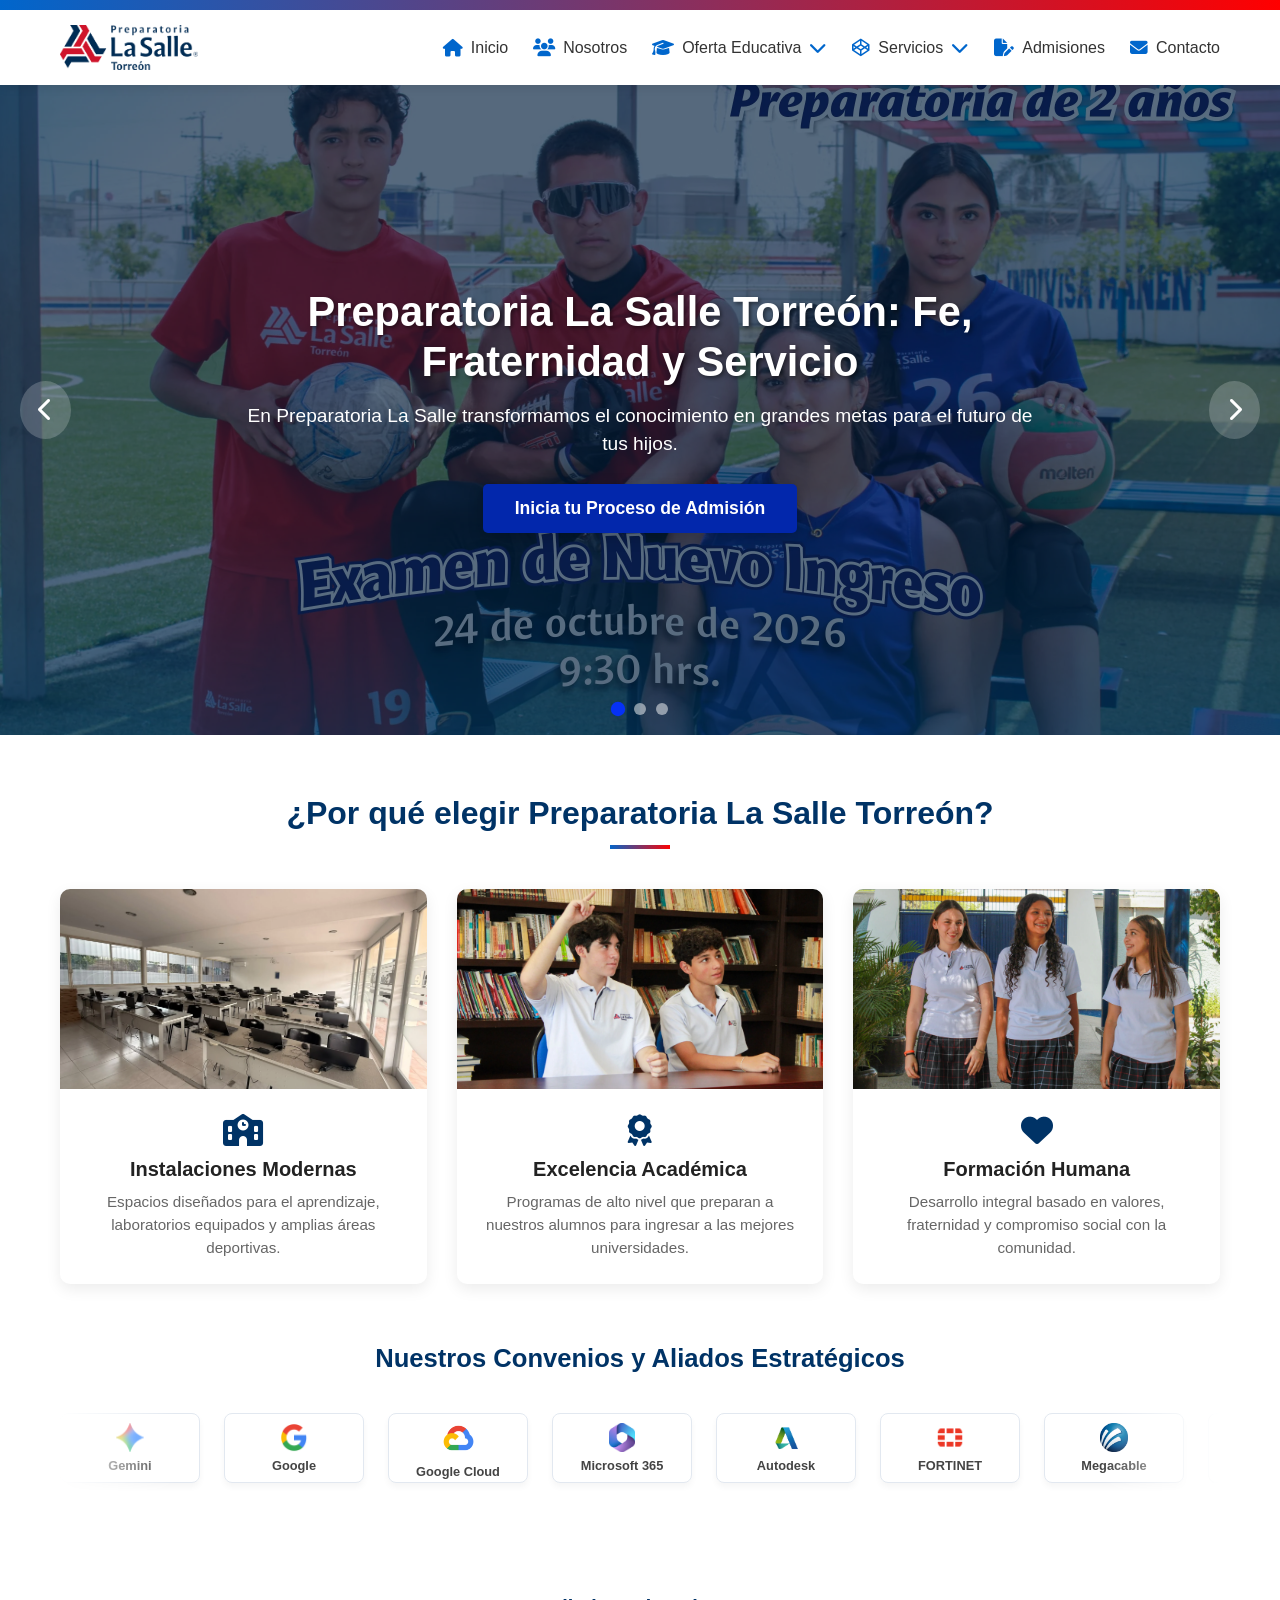
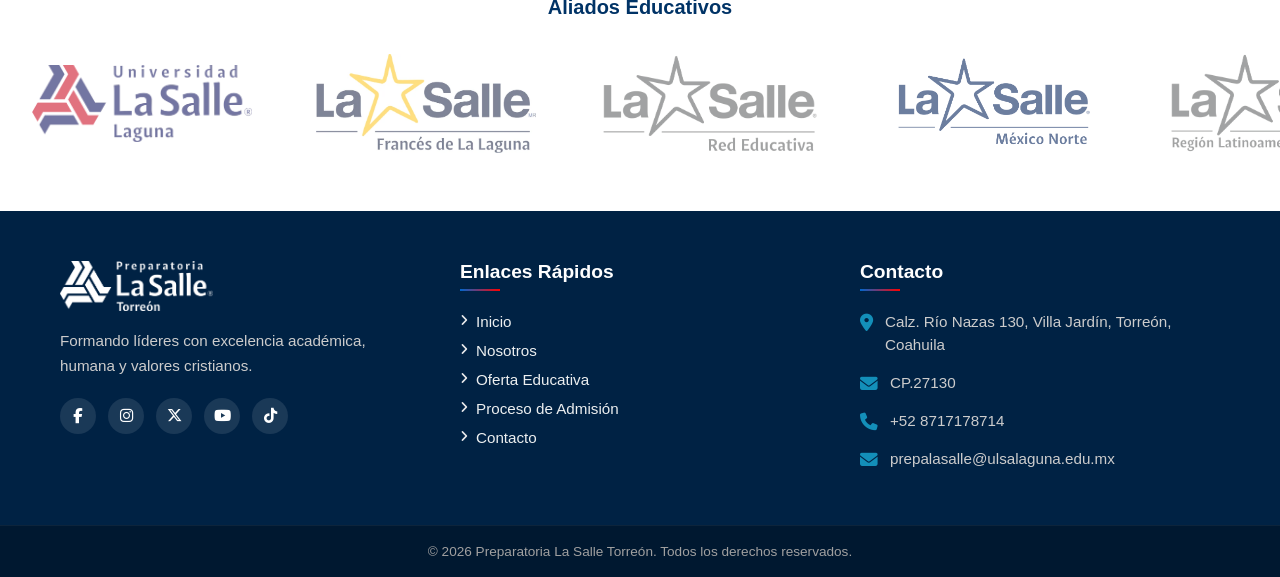
==== index.html @ 2bf60e4a "Modificacion en Practicas de SEO" ====
<!doctype html>
<html lang="es-MX">
  <head>
    <meta charset="UTF-8" />
    <meta name="viewport" content="width=device-width, initial-scale=1.0" />

    <!-- SEO Básico -->
    <title>Preparatoria La Salle Torreón | Bachillerato</title>
    <meta
      name="description"
      content="Descubre la Preparatoria La Salle Torreón: formación académica y humana, actividades deportivas, talleres y admisiones. Conoce nuestra propuesta educativa."
    />
    <meta
      name="keywords"
      content="Preparatoria La Salle Torreón, Bachillerato Torreón, Escuelas preparatorias La Laguna, Admisión Preparatoria La Salle"
    />

    <link rel="canonical" href="https://preparatoria.lasallelaguna.mx/" />
    <meta name="robots" content="index, follow, max-image-preview:large" />

    <!-- Open Graph / Redes Sociales -->
    <meta property="og:type" content="website" />
    <meta property="og:locale" content="es_MX" />
    <meta property="og:site_name" content="Preparatoria La Salle Torreón" />
    <meta
      property="og:title"
      content="Preparatoria La Salle Torreón | Bachillerato"
    />

    <meta
      property="og:description"
      content="Descubre nuestra propuesta educativa, formación humana, actividades y proceso de admisión."
    />
    <meta property="og:url" content="https://preparatoria.lasallelaguna.mx/" />
    <meta
      property="og:image"
      content="https://preparatoria.lasallelaguna.mx/Imagenes/og-prepa-la-salle-torreon.jpg"
    />
    <meta name="twitter:card" content="summary_large_image" />
    <meta
      name="google-site-verification"
      content="nthUvltzjCgj_BHIHYv4Gq5CX6C1nEGXDLDO5wZlq3s"
    />

    <!-- Datos Estructurados Schema.org (SEO Local & Educativo) -->

    <script type="application/ld+json">
      {
        "@context": "https://schema.org",
        "@type": "HighSchool",
        "@id": "https://preparatoria.lasallelaguna.mx/#school",
        "name": "Preparatoria La Salle Torreón",
        "url": "https://preparatoria.lasallelaguna.mx/",
        "description": "Preparatoria La Salle Torreón. Formación académica y humana basada en los valores de Fe, Fraternidad y Servicio.",
        "logo": "https://preparatoria.lasallelaguna.mx/icon.png",
        "image": "https://preparatoria.lasallelaguna.mx/Imagenes/og-prepa-la-salle-torreon.jpg",
        "telephone": "+528717178714",
        "email": "prepalasalle@ulsalaguna.edu.mx",
        "address": {
          "@type": "PostalAddress",
          "streetAddress": "Calz. Río Nazas 130, Villa Jardín",
          "addressLocality": "Torreón",
          "addressRegion": "Coahuila",
          "postalCode": "27130",
          "addressCountry": "MX"
        },
        "sameAs": [
          "https://www.facebook.com/prepalasalletorreon/?locale=es_LA",
          "https://www.instagram.com/lasalletorreon/?hl=es",
          "https://x.com/lasalletorreon",
          "https://www.youtube.com/channel/UCBCN8pHdNe1ohbgAhKSn97g",
          "https://www.tiktok.com/@lasalletorreon"
        ]
      }
    </script>

    <!-- Optimización de Rendimiento -->
    <link
      rel="preload"
      as="image"
      href="./Imagenes/portada-sw-plsex.webp"
      fetchpriority="high"
    />
    <link
      rel="stylesheet"
      href="https://cdnjs.cloudflare.com/ajax/libs/font-awesome/6.5.1/css/all.min.css"
    />
    <link rel="icon" href="./icon.png" type="image/png" sizes="32x32" />
    <link rel="stylesheet" href="./styles.css" />
    <link rel="stylesheet" href="./navbar.css" />
    <link rel="stylesheet" href="./footer.css" />
  </head>
  <body>
    <header id="main-header"></header>
    <main>
      <!-- SECCIÓN SLIDER / SLIDER HERO -->
      <section class="slider-container" aria-label="Destacados">
        <!-- Diapositiva 1 (Contiene el H1 Único de la Página) -->
        <div class="slide active">
          <img
            src="./Imagenes/portada-sw-plsex.webp"
            alt="Campus e instalaciones de Preparatoria La Salle Torreón"
          />
          <div class="hero-overlay">
            <div class="hero-content">
              <h1>Preparatoria La Salle Torreón: Fe, Fraternidad y Servicio</h1>
              <p>
                En Preparatoria La Salle transformamos el conocimiento en
                grandes metas para el futuro de tus hijos.
              </p>
              <a href="./admisiones.html" class="btn-hero"
                >Inicia tu Proceso de Admisión</a
              >
            </div>
          </div>
        </div>

        <!-- Diapositiva 2 -->
        <div class="slide">
          <img
            src="./Imagenes/portada-sw-pls360.webp"
            alt="Estudiantes de Preparatoria La Salle Torreón participando en actividades de innovación"
          />
          <div class="hero-overlay">
            <div class="hero-content">
              <h2>Excelencia Académica y Humana en Torreón</h2>
              <p>
                Formamos líderes innovadores con valores sólidos e impulso
                transformador.
              </p>
              <a href="./oferta.html" class="btn-hero"
                >Conoce la Oferta Educativa</a
              >
            </div>
          </div>
        </div>

        <!-- Diapositiva 3 -->
        <div class="slide">
          <img
            src="./Imagenes/FOTO 8_1.webp"
            alt="Comunidad estudiantil Lasallista en La Laguna"
          />
          <div class="hero-overlay">
            <div class="hero-content">
              <h2>Comunidad y Vida Estudiantil Lasallista</h2>
              <p>
                Forma parte de una familia global con presencia en más de 80
                países.
              </p>
              <a href="./vida-estudiantil.html" class="btn-hero"
                >Descubre la Experiencia</a
              >
            </div>
          </div>
        </div>

        <!-- Flechas de navegación -->
        <button class="slider-btn prev-btn" aria-label="Diapositiva anterior">
          <i class="fa-solid fa-chevron-left" aria-hidden="true"></i>
        </button>
        <button class="slider-btn next-btn" aria-label="Siguiente diapositiva">
          <i class="fa-solid fa-chevron-right" aria-hidden="true"></i>
        </button>

        <!-- Indicadores -->
        <div class="slider-dots">
          <span class="dot active"></span>
          <span class="dot"></span>
          <span class="dot"></span>
        </div>
      </section>

      <!-- SECCIÓN DE INFORMACIÓN -->
      <section class="beneficios">
        <h2 class="beneficios-titulo">
          ¿Por qué elegir Preparatoria La Salle Torreón?
        </h2>

        <div class="beneficios-images">
          <div class="beneficio-card">
            <img
              src="./Imagenes/8.webp"
              alt="Laboratorios e instalaciones modernas de la preparatoria"
            />
            <div class="beneficio-info">
              <i class="fa-solid fa-school" aria-hidden="true"></i>
              <h3>Instalaciones Modernas</h3>
              <p>
                Espacios diseñados para el aprendizaje, laboratorios equipados y
                amplias áreas deportivas.
              </p>
            </div>
          </div>

          <div class="beneficio-card">
            <img
              src="./Imagenes/IMG_0905_1.webp"
              alt="Estudiantes de Preparatoria La Salle Torreón participando en actividades académicas"
            />
            <div class="beneficio-info">
              <i class="fa-solid fa-award" aria-hidden="true"></i>
              <h3>Excelencia Académica</h3>
              <p>
                Programas de alto nivel que preparan a nuestros alumnos para
                ingresar a las mejores universidades.
              </p>
            </div>
          </div>

          <div class="beneficio-card">
            <img
              src="./Imagenes/IMG_1085.webp"
              alt="Actividades de formación humana y valores"
            />
            <div class="beneficio-info">
              <i class="fa-solid fa-heart" aria-hidden="true"></i>
              <h3>Formación Humana</h3>
              <p>
                Desarrollo integral basado en valores, fraternidad y compromiso
                social con la comunidad.
              </p>
            </div>
          </div>
        </div>
      </section>

      <section class="noticias">
        <h2 class="carousel-titulo">
          Nuestros Convenios y Aliados Estratégicos
        </h2>
        <div class="carousel">
          <div class="grupo">
            <div class="card">
              <img src="./icons/Googlegemini.webp" alt="Convenio Gemini" />
              <span>Gemini</span>
            </div>
            <div class="card">
              <img
                src="./icons/Google.webp"
                alt="Convenio Google for Education"
              />
              <span>Google</span>
            </div>
            <div class="card">
              <img
                src="./icons/Googleskills.webp"
                alt="Certificación Google Cloud"
                style="width: 75px; height: auto"
              />
              <span>Google Cloud</span>
            </div>
            <div class="card">
              <img
                src="./icons/microsoft365.webp"
                alt="Herramientas Microsoft 365"
              />
              <span>Microsoft 365</span>
            </div>
            <div class="card">
              <img src="./icons/Autodesk.webp" alt="Licencias Autodesk" />
              <span>Autodesk</span>
            </div>
            <div class="card">
              <img src="./icons/Fortinet.webp" alt="Redes Fortinet" />
              <span>FORTINET</span>
            </div>
            <div class="card">
              <img src="./icons/MEGAicon.webp" alt="Megacable" />
              <span>Megacable</span>
            </div>
            <div class="card">
              <img
                src="./icons/Googleskills.webp"
                alt="Google Skills Boost"
                style="width: 75px; height: auto"
              />
              <span>Google Skills</span>
            </div>
          </div>
          <!-- Duplicado decorativo para el loop infinito -->
          <div aria-hidden="true" class="grupo">
            <div class="card">
              <img src="./icons/Googlegemini.webp" alt="" />
              <span>Gemini</span>
            </div>
            <div class="card">
              <img src="./icons/Google.webp" alt="" />
              <span>Google</span>
            </div>
            <div class="card">
              <img
                src="./icons/Googleskills.webp"
                alt=""
                style="width: 75px; height: auto"
              />
              <span>Google Cloud</span>
            </div>
            <div class="card">
              <img src="./icons/microsoft365.webp" alt="" />
              <span>Microsoft 365</span>
            </div>
            <div class="card">
              <img src="./icons/Autodesk.webp" alt="" />
              <span>Autodesk</span>
            </div>
            <div class="card">
              <img src="./icons/Fortinet.webp" alt="" />
              <span>FORTINET</span>
            </div>
            <div class="card">
              <img src="./icons/MEGAicon.webp" alt="" />
              <span>Megacable</span>
            </div>
            <div class="card">
              <img src="./icons/Googleskills.webp" alt="" />
              <span>Google Skills</span>
            </div>
          </div>
        </div>
      </section>
    </main>

    <section
      class="universidades"
      aria-label="Universidades y Aliados Educativos"
    >
      <h2 class="universidades__titulo">Aliados Educativos</h2>

      <div class="marquee">
        <ul class="marquee__track">
          <li class="marquee__logo">
            <img
              src="./icons/Logotipo_Universidad_La_Salle_Laguna2.webp"
              alt="Universidad La Salle Laguna"
            />
          </li>
          <li class="marquee__logo">
            <img
              src="./icons/logo ifls.webp"
              alt="Instituto Francisco La Salle"
            />
          </li>
          <li class="marquee__logo">
            <img
              src="./icons/logo red educativa.webp"
              alt="Red Educativa La Salle"
            />
          </li>
          <li class="marquee__logo">
            <img
              src="./icons/logo salle norte.webp"
              alt="La Salle Distrito Norte"
            />
          </li>
          <li class="marquee__logo">
            <img
              src="./icons/la salle latinoamerica.webp"
              alt="La Salle América Latina"
            />
          </li>

          <!-- Duplicado de loop -->
          <li class="marquee__logo" aria-hidden="true">
            <img
              src="./icons/Logotipo_Universidad_La_Salle_Laguna2.webp"
              alt=""
            />
          </li>
          <li class="marquee__logo" aria-hidden="true">
            <img src="./icons/logo ifls.webp" alt="" />
          </li>
          <li class="marquee__logo" aria-hidden="true">
            <img src="./icons/logo red educativa.webp" alt="" />
          </li>
          <li class="marquee__logo" aria-hidden="true">
            <img src="./icons/logo salle norte.webp" alt="" />
          </li>
          <li class="marquee__logo" aria-hidden="true">
            <img src="./icons/la salle latinoamerica.webp" alt="" />
          </li>
        </ul>
      </div>
    </section>

    <footer id="main-footer"></footer>

    <script src="navbar.js"></script>
    <script src="footer.js"></script>
    <script src="script.js"></script>
  </body>
</html>
---- styles.css ----
* {
  margin: 0;
  padding: 0;
  box-sizing: border-box;
  font-family: "Segoe UI", Tahoma, Geneva, Verdana, sans-serif;
}

/* =======================================
   ESTILOS DEL SLIDER (HERO)
======================================= */
.slider-container {
  position: relative;
  width: 100%;
  margin: 0 auto;
  aspect-ratio: 2560 / 1300;
  overflow: hidden;
  background-color: #001e3c;
}

.slide {
  position: absolute;
  top: 0;
  left: 0;
  width: 100%;
  height: 100%;
  opacity: 0;
  pointer-events: none;
  transition: opacity 0.8s ease-in-out;
}

.slide.active {
  opacity: 1;
  pointer-events: auto;
}

.slide img {
  width: 100%;
  height: 100%;
  object-fit: cover;
  object-position: center center;
}

@media (max-width: 768px) {
  .slider-container {
    aspect-ratio: auto;
    height: calc(100vh - 100px);
    max-height: none;
  }
}

/* Superposición oscura */
.hero-overlay {
  position: absolute;
  top: 0;
  left: 0;
  width: 100%;
  height: 100%;
  background-color: rgba(0, 30, 60, 0.65);
  display: flex;
  justify-content: center;
  align-items: center;
  text-align: center;
  padding: 0 20px;
}

.hero-content {
  max-width: 800px;
  color: #ffffff;
}

.hero-content h1 {
  font-size: clamp(
    1.8rem,
    4vw,
    2.6rem
  ); /* Se adapta dinámicamente según la pantalla */
  font-weight: 700;
  margin-bottom: 15px;
  line-height: 1.2;
  text-shadow: 2px 2px 4px rgba(0, 0, 0, 0.5);
}

.hero-content p {
  font-size: clamp(1rem, 2vw, 1.2rem);
  margin-bottom: 25px;
  font-weight: 300;
  line-height: 1.5;
}

/* Botón de la frase */
.btn-hero {
  display: inline-block;
  padding: 14px 32px;
  background-color: #0227ac;
  color: #ffffff;
  text-decoration: none;
  font-size: 1.1rem;
  font-weight: 600;
  border-radius: 5px;
  transition:
    background-color 0.3s ease,
    transform 0.2s ease;
  box-shadow: 0 4px 15px rgba(0, 0, 0, 0.2);
}

.btn-hero:hover {
  background-color: #02316e;
  transform: translateY(-3px);
  cursor: pointer;
}

/* Flechas izquierda / derecha */
.slider-btn {
  position: absolute;
  top: 50%;
  transform: translateY(-50%);
  background-color: rgba(255, 255, 255, 0.2);
  color: white;
  border: none;
  font-size: 1.5rem;
  padding: 15px 18px;
  cursor: pointer;
  border-radius: 50%;
  transition: background-color 0.3s ease;
  z-index: 10;
}

.slider-btn:hover {
  background-color: rgba(255, 255, 255, 0.6);
  color: #000;
}

.prev-btn {
  left: 20px;
}
.next-btn {
  right: 20px;
}

/* Indicadores de puntos */
.slider-dots {
  position: absolute;
  bottom: 20px;
  left: 50%;
  transform: translateX(-50%);
  display: flex;
  gap: 10px;
  z-index: 10;
}

.dot {
  width: 12px;
  height: 12px;
  background-color: rgba(255, 255, 255, 0.5);
  border-radius: 50%;
  cursor: pointer;
  transition:
    background-color 0.3s ease,
    transform 0.2s ease;
}

.dot.active,
.dot:hover {
  background-color: #0631f5;
  transform: scale(1.2);
}

/* =======================================
   SECCIÓN BENEFICIOS
======================================= */
.beneficios {
  max-width: 1200px;
  margin: 60px auto;
  padding: 0 20px;
}

.beneficios-titulo {
  text-align: center;
  font-size: 2rem;
  color: #003366; /* Azul institucional */
  margin-bottom: 40px;
  position: relative;
}

.beneficios-titulo::after {
  content: "";
  display: block;
  width: 60px;
  height: 3px;
  border-bottom: 4px solid transparent;
  border-image: linear-gradient(to right, #0066cc, #ff0000) 1;
  margin: 10px auto 0;
  border-radius: 2px;
}

/* Grilla con las 3 imágenes lado a lado */
.beneficios-images {
  display: flex;
  justify-content: space-between;
  gap: 30px;
  flex-wrap: wrap; /* Para adaptarse a pantallas pequeñas */
}

.beneficio-card {
  flex: 1;
  min-width: 280px; /* Ancho mínimo antes de acomodarse abajo en móviles */
  background-color: #ffffff;
  border-radius: 10px;
  overflow: hidden;
  box-shadow: 0 5px 15px rgba(0, 0, 0, 0.08);
  transition:
    transform 0.3s ease,
    box-shadow 0.3s ease;
  animation: fadeInUp 0.9s ease-out forwards;
  opacity: 0;
}

.beneficio-card:hover {
  transform: translateY(-8px);
  scale: 1.01;
  box-shadow: 0 12px 20px rgba(0, 0, 0, 0.15);
}

.beneficio-card img {
  width: 100%;
  height: 200px;
  object-fit: cover;
  display: block;
}

.beneficio-info {
  padding: 25px 20px;
  text-align: center;
}

.beneficio-info i {
  font-size: 2rem;
  color: #003366;
  margin-bottom: 12px;
}

.beneficio-info h3 {
  font-size: 1.25rem;
  color: #222222;
  margin-bottom: 10px;
}

.beneficio-info p {
  font-size: 0.95rem;
  color: #666666;
  line-height: 1.5;
}
.beneficio-card:nth-child(1) {
  animation-delay: 0.5s;
}

.beneficio-card:nth-child(2) {
  animation-delay: 0.5s;
}

.beneficio-card:nth-child(3) {
  animation-delay: 0.8s;
}

@keyframes fadeInUp {
  from {
    opacity: 0;
    transform: translateY(30px);
  }
  to {
    opacity: 1;
    transform: translateY(0);
  }
}

/* =======================================
   CARRUSEL INFINITO DE MARCAS / CONVENIOS
======================================= */
.noticias {
  max-width: 1200px;
  margin: 50px auto;
  padding: 0 20px;
}

.carousel-titulo {
  text-align: center;
  font-size: 1.6rem;
  color: #003366;
  margin-bottom: 25px;
}

.carousel {
  width: 100%;
  display: flex;
  overflow: hidden; /* Oculta las barras de desplazamiento */
  position: relative;
  padding: 15px 0;
  /* Difuminado sutil en las esquinas izquierda y derecha */
  mask-image: linear-gradient(
    to right,
    transparent,
    black 10%,
    black 90%,
    transparent
  );
  -webkit-mask-image: linear-gradient(
    to right,
    transparent,
    black 10%,
    black 90%,
    transparent
  );
}

.grupo {
  display: flex;
  align-items: center;
  gap: 1.5em;
  padding-right: 1.5em; /* Asegura espacio constante entre los dos grupos */
  flex-shrink: 0;
  animation: scrollInfinito 18s linear infinite; /* Animación fluida */
}

/* Detiene la animación cuando el usuario pasa el mouse encima */
.carousel:hover .grupo {
  animation-play-state: paused;
}

.carousel .grupo .card {
  width: 140px;
  height: 70px;
  background: #ffffff;
  border: 1px solid #e2e8f0;
  border-radius: 8px;
  display: flex;
  flex-direction: column;
  justify-content: center;
  align-items: center;
  gap: 6px;
  box-shadow: 0 4px 6px rgba(0, 0, 0, 0.04);
  transition:
    transform 0.2s ease,
    border-color 0.2s ease;
}
.carousel .grupo .card img {
  width: 1.8rem;
  height: 1.8rem;
  object-fit: contain; /* útil para el logo de Megacable u otros que no sean cuadrados */
}
.carousel .grupo .card:hover {
  transform: translateY(-3px);
  border-color: #003366;
}

.carousel .grupo .card i {
  font-size: 1.8rem;
  color: #003366; /* Color del icono */
}

.carousel .grupo .card span {
  font-size: 0.8rem;
  font-weight: 600;
  color: #444444;
}

/* Clave del movimiento infinito continuo */
@keyframes scrollInfinito {
  0% {
    transform: translateX(0);
  }
  100% {
    transform: translateX(-100%);
  }
}

.universidades {
  background: #fff;
  padding: 48px 0;
  text-align: center;
  min-width: 0;
  max-width: 100%;
  overflow: hidden;
}

.universidades__titulo {
  color: #003366;
  font-size: 1.25rem;
  margin-bottom: 24px;
}
.marquee {
  width: 100%;
  overflow: hidden;
}
.marquee__track {
  display: flex;
  width: max-content;
  margin: 0;
  padding: 0;
  list-style: none;
  animation: marquee-derecha 40s linear infinite;
}

.marquee__logo {
  flex: 0 0 auto;
  width: 220px;
  height: 120px;
  margin: 0 32px; /* margin en vez de gap: el -50% queda exacto */
  display: flex;
  align-items: center;
  justify-content: center;
}

.marquee__logo img {
  width: 100%;
  height: 100%;
  object-fit: contain;
  opacity: 0.6;
  transition: opacity 0.3s;
}

/* Dirección contraria al carrusel de arriba */
@keyframes marquee-derecha {
  from {
    transform: translateX(-50%);
  }
  to {
    transform: translateX(0);
  }
}

/* Accesibilidad: sin movimiento si el usuario lo pide 
@media (prefers-reduced-motion: reduce) {
  .marquee__track { animation: none; }
}*/
---- navbar.css ----
* {
  margin: 0;
  padding: 0;
  box-sizing: border-box;
  font-family: "Segoe UI", Tahoma, Geneva, Verdana, sans-serif;
}
header {
  background-color: #ffffff;
  box-shadow: 0 2px 10px rgba(0, 0, 0, 0.1);
  position: sticky;
  top: 0;
  z-index: 1000;
}

.navbar {
  display: flex;
  justify-content: space-between;
  align-items: center;
  max-width: 1200px;
  margin: 0 auto;
  padding: 15px 20px;
}

.navbar .logo img,
.nav-logo-img {
  height: 45px;
  width: auto;
  display: block;
}
/* Botón hamburguesa (oculto por defecto en escritorio) */
.menu-toggle {
  display: none;
  background: none;
  border: none;
  font-size: 1.8rem;
  color: #0066cc;
  cursor: pointer;
}

.nav-links {
  display: flex;
  list-style: none;
  gap: 25px;
}

.nav-links li a {
  text-decoration: none;
  color: #333333;
  font-size: 1rem;
  font-weight: 500;
  display: flex;
  align-items: center;
  gap: 8px;
  transition: color 0.3s ease;
}

/* Nota: Corregido selector (.nav-links en lugar de .nav-link) */
.nav-links li a i {
  font-size: 1.1rem;
  color: #0066cc;
  transition:
    transform 0.3s ease,
    color 0.3s ease;
}

.nav-links li a:hover {
  color: #0066cc;
}

.nav-links li a:hover i {
  transform: translateY(-2px);
}

.line-top {
  height: 10px;
  background: linear-gradient(to right, #0066cc, #ff0000);
  width: 100%;
}

/* --- ESTILOS DE BASE PARA SUBMENÚS --- */
.nav-links li {
  position: relative; /* Esencial para posicionar los submenús */
}

/* Ocultar submenús por defecto */
.submenu,
.submenu-sub {
  position: absolute;
  top: 100%;
  left: 0;
  background-color: #ffffff;
  min-width: 200px;
  list-style: none;
  padding: 0.5rem 0;
  margin: 0;
  border-radius: 8px;
  box-shadow: 0 10px 25px rgba(0, 0, 0, 0.15);
  border-top: 4px solid transparent;
  border-image: linear-gradient(to right, #0066cc, #ff0000) 1;
  /* Estado inicial oculto con animación suave */
  opacity: 0;
  visibility: hidden;
  transform: translateY(10px);
  transition:
    opacity 0.3s ease,
    transform 0.3s ease,
    visibility 0.3s;
  z-index: 100;
}

/* Submenú de segundo nivel (Portales -> Docentes/Estudiantes) */
.submenu-sub {
  top: 0;
  left: 100%; /* Se despliega hacia la derecha */
  border-top: none;
  border-left: 3px solid var(--gold-lasalle, #a98d2f);
}

/* --- MOSTRAR SUBMENÚS EN HOVER --- */
.dropdown:hover > .submenu,
.dropdown-sub:hover > .submenu-sub {
  opacity: 1;
  visibility: visible;
  transform: translateY(0);
}

/* Estilos de los enlaces de los submenús */
.submenu li a,
.submenu-sub li a {
  display: flex;
  align-items: center;
  justify-content: space-between;
  gap: 0.8rem;
  padding: 0.7rem 1.2rem;
  color: #333333;
  font-size: 0.95rem;
  text-decoration: none;
  white-space: nowrap;
  transition:
    background 0.2s ease,
    color 0.2s ease;
}

/* Hover en los ítems de los submenús */
.submenu li a:hover,
.submenu-sub li a:hover {
  background-color: rgba(2, 51, 101, 0.06);
  color: var(--blue-lasalle, #023365);
}

/* Flechas de indicación */
.arrow {
  font-size: 0.75rem;
  transition: transform 0.3s ease;
}

.dropdown:hover > a .arrow {
  transform: rotate(180deg); /* Gira la flecha hacia arriba al abrir */
}


/* =======================================
   ADAPTACIÓN RESPONSIVA (MÓVILES)
======================================= */
@media (max-width: 768px) {
  .menu-toggle {
    display: block; /* Muestra la hamburguesa en celulares */
  }

  .nav-links {
    position: absolute;
    top: 100%; /* Se coloca justo debajo del header */
    left: 0;
    width: 100%;
    background-color: #ffffff;
    flex-direction: column;
    gap: 0;
    box-shadow: 0 5px 10px rgba(0, 0, 0, 0.1);
    max-height: 0; /* Oculto inicialmente */
    overflow: hidden;
    transition:
      max-height 0.3s ease-in-out,
      padding 0.3s ease;
  }

  /* Clase activa que despliega el menú cuando das clic */
  .nav-links.show {
    max-height: 350px;
    padding: 10px 0;
  }
  .nav-links li {
    width: 100%;
  }

  .nav-links li a {
    padding: 15px 25px;
    width: 100%;
    border-bottom: 1px solid #f0f0f0;
  }

  .nav-links li:last-child a {
    border-bottom: none;
  }
}
---- footer.css ----
/* =======================================
   REGLAS GENERALES PARA "STICKY FOOTER"
======================================= */
html,
body {
  margin: 0;
  padding: 0;
}

body {
  display: flex;
  flex-direction: column;
  min-height: 100vh;
}

main {
  flex: 1;
  width: 100%;
}

/* =======================================
   ESTILOS DEL FOOTER
======================================= */
footer {
  background-color: #002244; /* Azul marino institucional oscuro */
  color: #e0e0e0;
  padding-top: 50px;
  margin-top: auto; /* IMPORTANTE: Empuja el footer al fondo en pantallas vacías */
  font-size: 0.95rem;
  width: 100%;
}

.footer-content {
  max-width: 1200px;
  margin: 0 auto;
  padding: 0 20px 40px 20px;
  display: flex;
  justify-content: space-between;
  flex-wrap: wrap;
  gap: 40px;
}

.footer-section {
  flex: 1;
  min-width: 250px;
}

.footer-section h3 {
  color: #ffffff;
  font-size: 1.2rem;
  margin-bottom: 20px;
  position: relative;
  padding-bottom: 8px;
}

/* Línea dorada bajo los títulos */
.footer-section h3::after {
  content: "";
  position: absolute;
  left: 0;
  bottom: 0;
  width: 40px;
  height: 2px;
  background: linear-gradient(to right, #0066cc, #ff0000);
}

/* Columna Identidad */
.footer-logo {
  height: 50px;
  margin-bottom: 15px;
  filter: brightness(0) invert(1); /* Convierte el logo a blanco si tiene fondo transparente */
}

.footer-section.about p {
  line-height: 1.6;
  margin-bottom: 20px;
  color: #cccccc;
}

.socials {
  display: flex;
  gap: 12px;
}

.socials a {
  display: flex;
  justify-content: center;
  align-items: center;
  width: 36px;
  height: 36px;
  background-color: rgba(255, 255, 255, 0.1);
  color: #ffffff;
  border-radius: 50%;
  text-decoration: none;
  transition:
    background-color 0.3s ease,
    transform 0.2s ease;
}

.socials a:hover {
  background: linear-gradient(to right, #0066cc, #ff0000);
  transform: translateY(-3px);
}

/* Columna Enlaces */
.footer-section.links ul {
  list-style: none;
  padding: 0;
  margin: 0;
}

.footer-section.links ul li {
  margin-bottom: 10px;
}

.footer-section.links ul li a {
  color: #eceff0;
  text-decoration: none;
  display: inline-flex;
  align-items: center;
  gap: 8px;
  transition:
    color 0.3s ease,
    transform 0.2s ease;
}

.footer-section.links ul li a i {
  font-size: 0.8rem;
  color: #e9eaec;
}

.footer-section.links ul li a:hover {
  color: #c0c4d5;
  transform: translateX(5px);
}

/* Columna Contacto */
.footer-section.contact p {
  display: flex;
  align-items: flex-start;
  gap: 12px;
  margin-bottom: 15px;
  line-height: 1.5;
  color: #cccccc;
}

.footer-section.contact p i {
  color: #138fb9;
  font-size: 1.1rem;
  margin-top: 3px;
}

/* Sub-footer inferior */
.footer-bottom {
  background-color: #001830;
  text-align: center;
  padding: 18px 20px;
  font-size: 0.85rem;
  color: #a0a0a0;
  border-top: 1px solid rgba(255, 255, 255, 0.05);
}
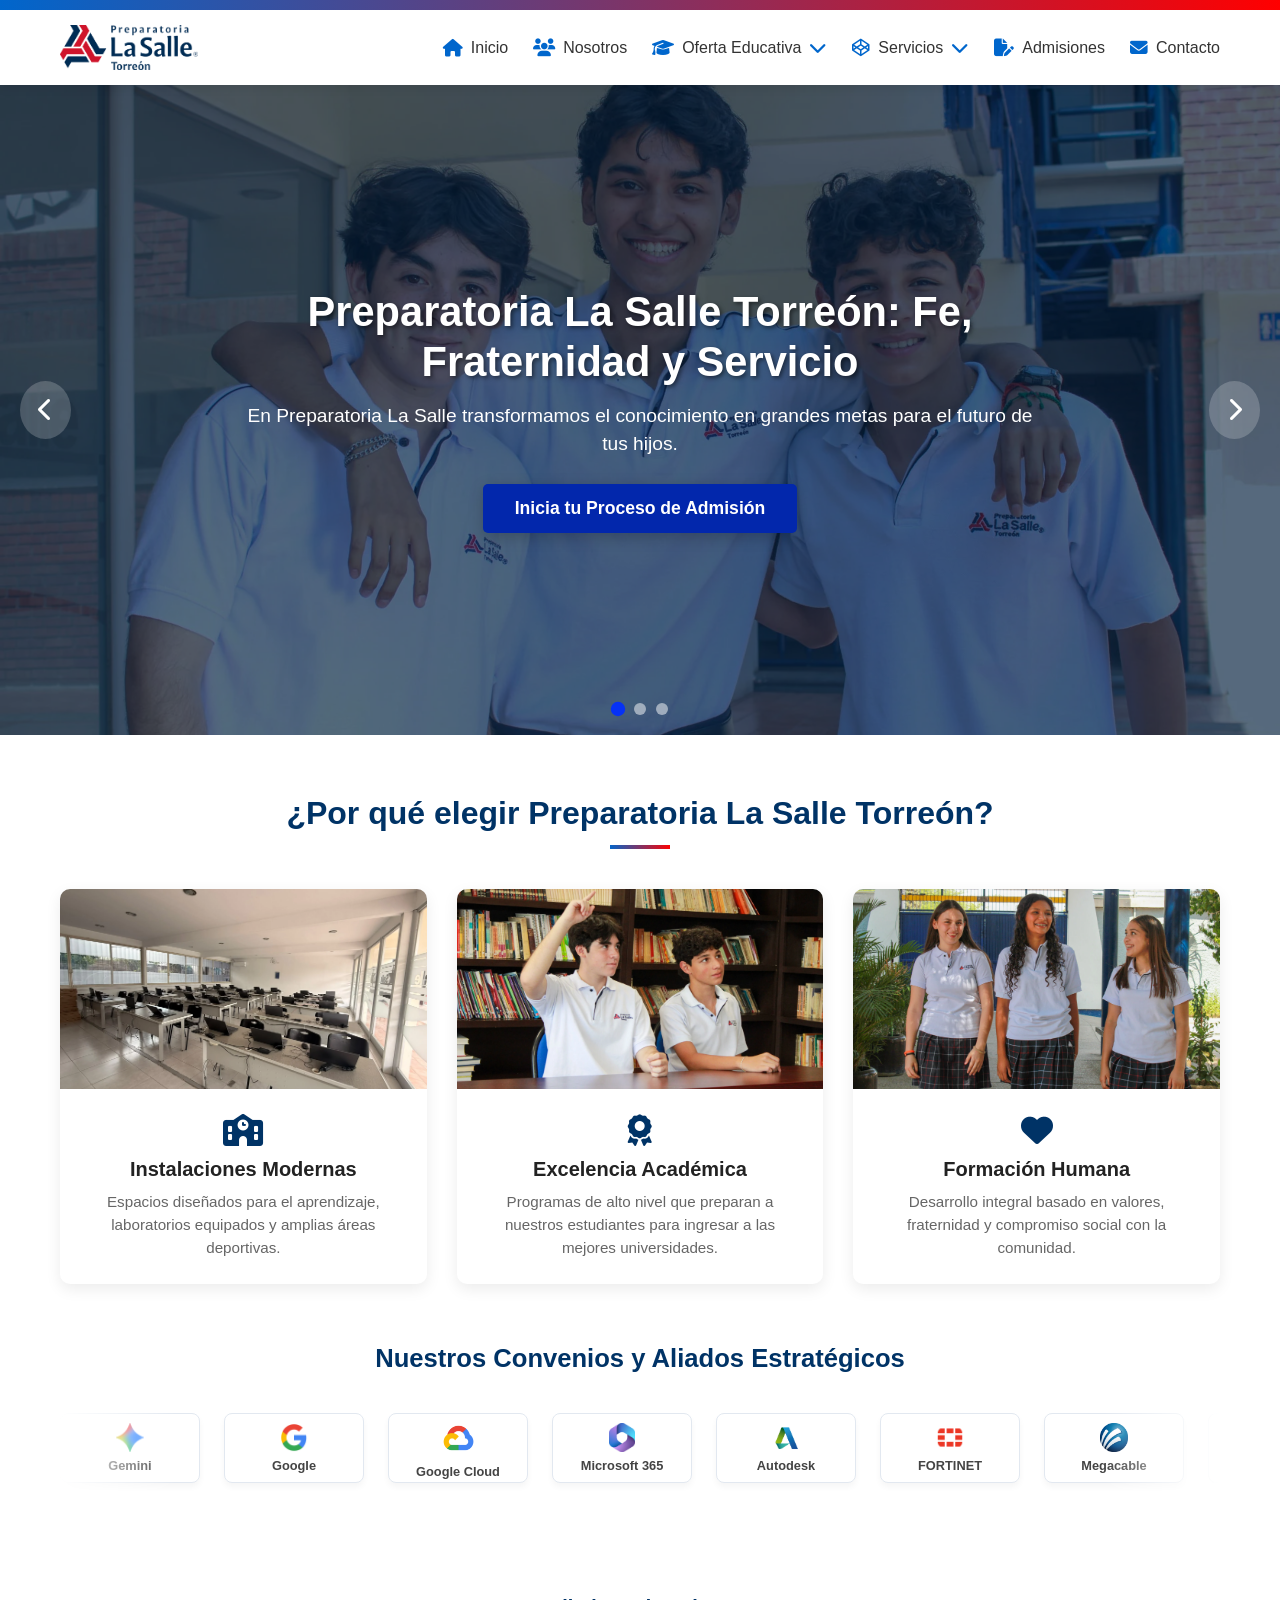
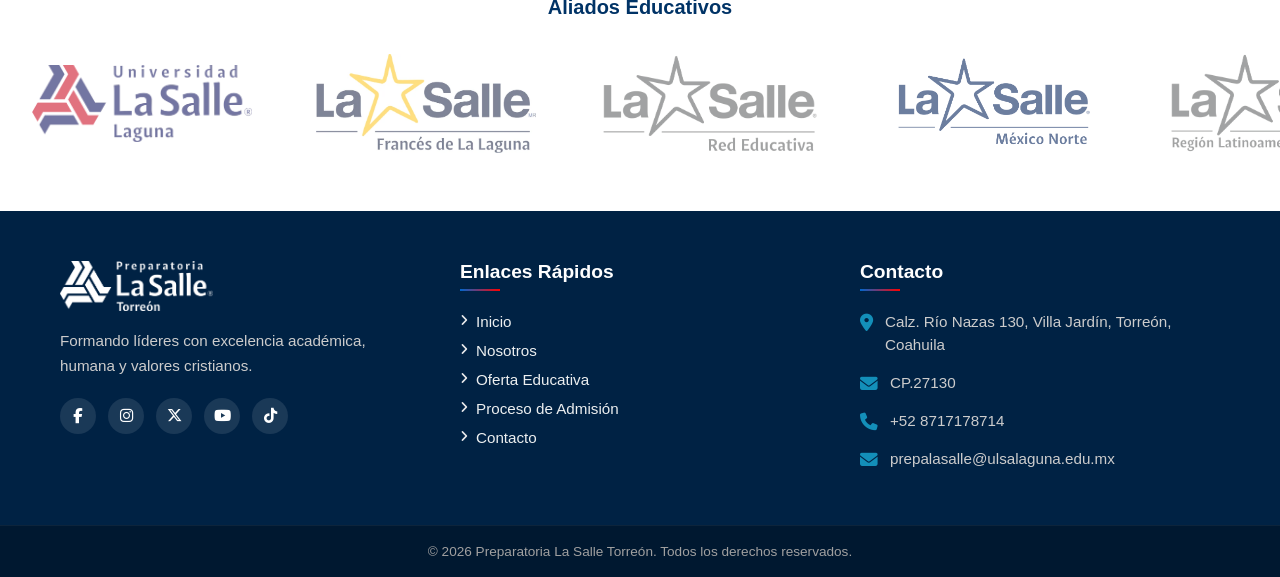
==== commit 41631f4c: "cambios de titulos de talleres" ====
--- a/index.html
+++ b/index.html
@@ -65,10 +65,10 @@
           "addressCountry": "MX"
         },
         "sameAs": [
-          "https://www.facebook.com/prepalasalletorreon/?locale=es_LA",
-          "https://www.instagram.com/lasalletorreon/?hl=es",
+          "https://www.facebook.com/prepalasalletorreon/",
+          "https://www.instagram.com/lasalletorreon/",
           "https://x.com/lasalletorreon",
-          "https://www.youtube.com/channel/UCBCN8pHdNe1ohbgAhKSn97g",
+          "https://www.youtube.com/@preparatorialasalletorreon140",
           "https://www.tiktok.com/@lasalletorreon"
         ]
       }
@@ -78,7 +78,7 @@
     <link
       rel="preload"
       as="image"
-      href="./Imagenes/portada-sw-plsex.webp"
+      href="./Imagenes/IMG_1021.webp"
       fetchpriority="high"
     />
     <link
@@ -98,7 +98,7 @@
         <!-- Diapositiva 1 (Contiene el H1 Único de la Página) -->
         <div class="slide active">
           <img
-            src="./Imagenes/portada-sw-plsex.webp"
+            src="./Imagenes/IMG_1021.webp"
             alt="Campus e instalaciones de Preparatoria La Salle Torreón"
           />
           <div class="hero-overlay">
@@ -118,7 +118,7 @@
         <!-- Diapositiva 2 -->
         <div class="slide">
           <img
-            src="./Imagenes/portada-sw-pls360.webp"
+            src="./Imagenes/IMG_1144.webp"
             alt="Estudiantes de Preparatoria La Salle Torreón participando en actividades de innovación"
           />
           <div class="hero-overlay">
@@ -138,7 +138,7 @@
         <!-- Diapositiva 3 -->
         <div class="slide">
           <img
-            src="./Imagenes/FOTO 8_1.webp"
+            src="./Imagenes/INICIO COMUNIDAD.webp"
             alt="Comunidad estudiantil Lasallista en La Laguna"
           />
           <div class="hero-overlay">
@@ -202,7 +202,7 @@
               <i class="fa-solid fa-award" aria-hidden="true"></i>
               <h3>Excelencia Académica</h3>
               <p>
-                Programas de alto nivel que preparan a nuestros alumnos para
+                Programas de alto nivel que preparan a nuestros estudiantes para
                 ingresar a las mejores universidades.
               </p>
             </div>
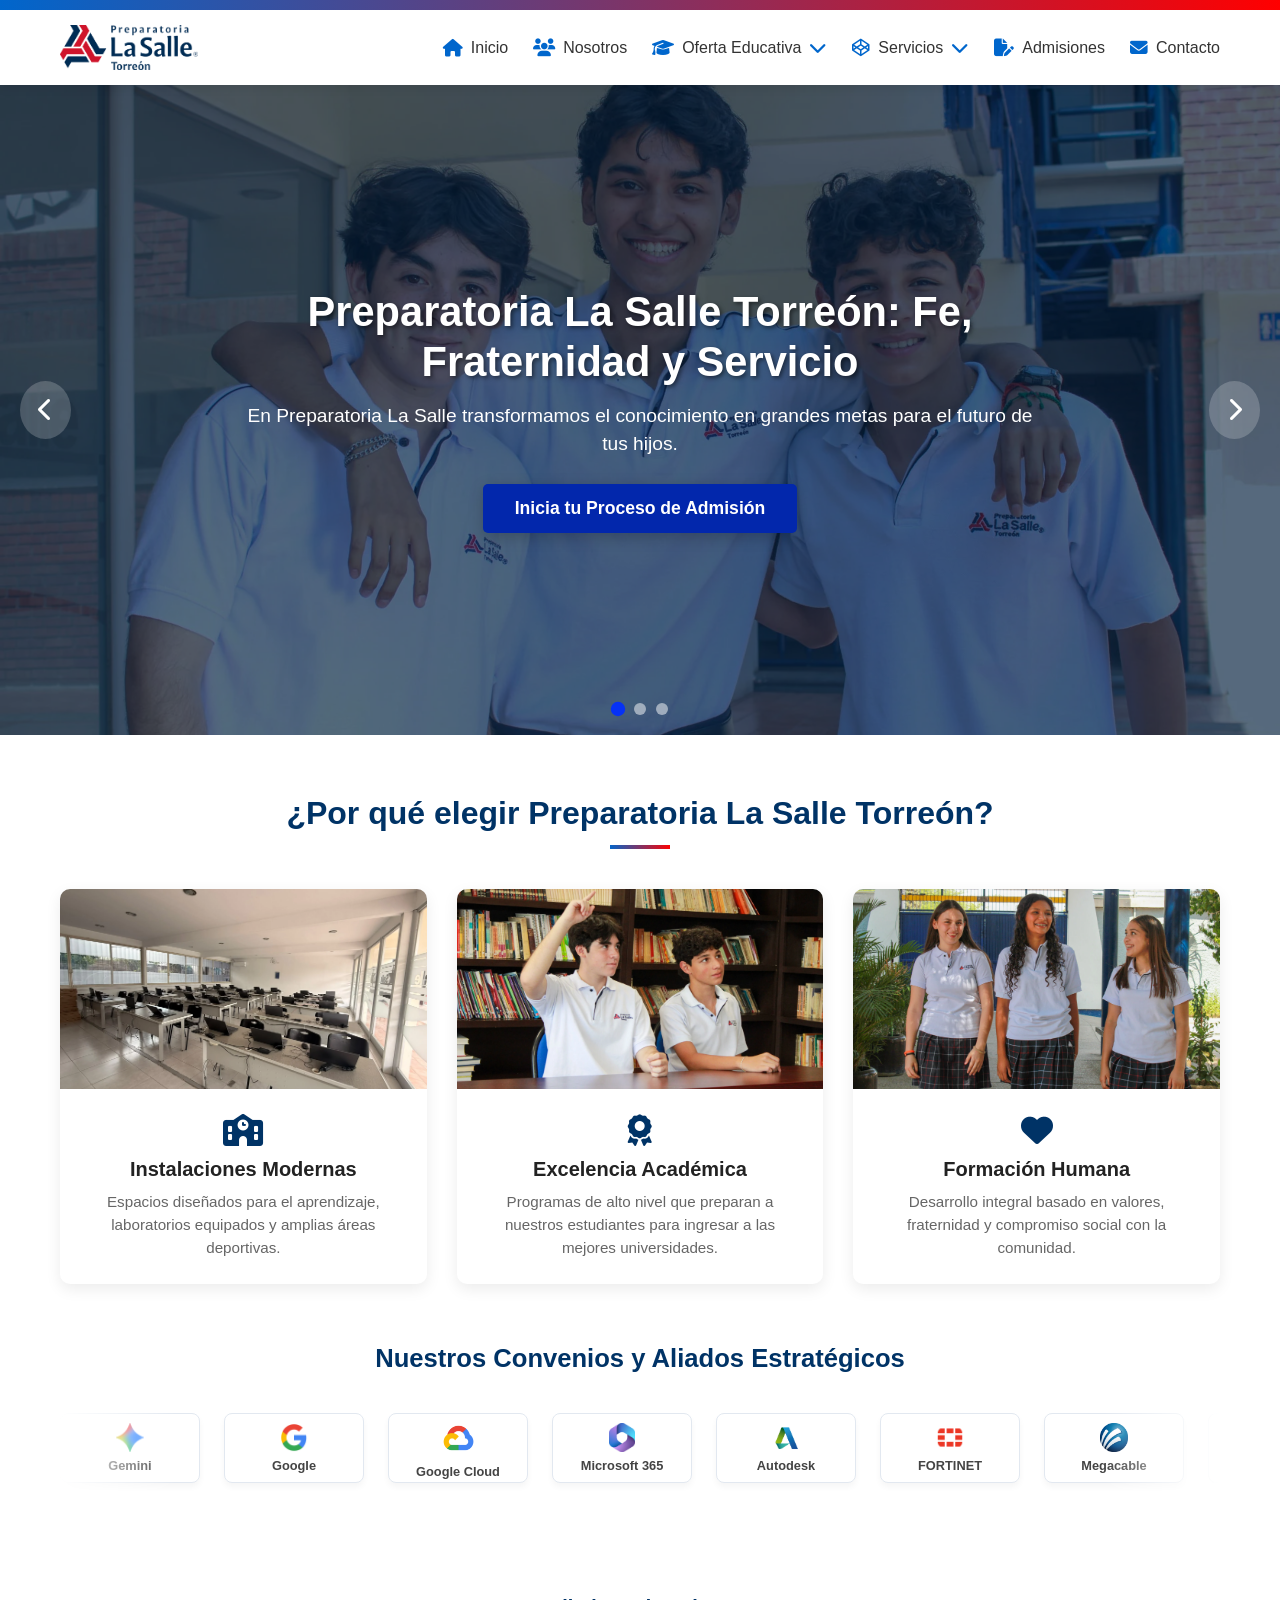
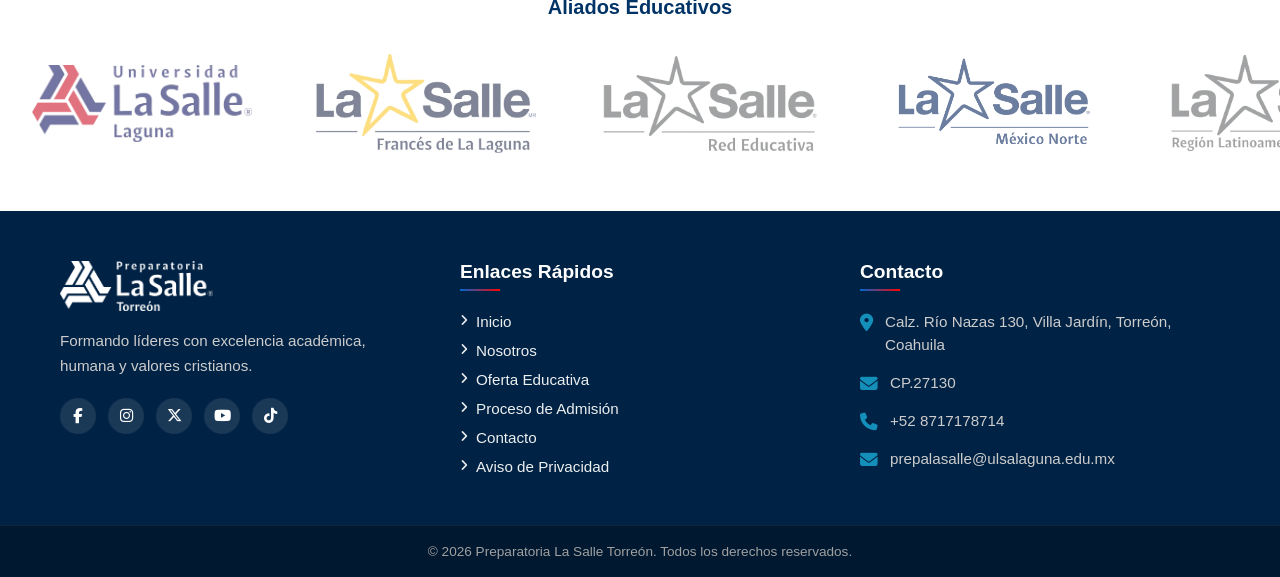
==== commit 03c63f56: "cambios de analytics y aviso de privacidad" ====
--- a/index.html
+++ b/index.html
@@ -41,7 +41,6 @@
       name="google-site-verification"
       content="nthUvltzjCgj_BHIHYv4Gq5CX6C1nEGXDLDO5wZlq3s"
     />
-
     <!-- Datos Estructurados Schema.org (SEO Local & Educativo) -->
 
     <script type="application/ld+json">
@@ -89,6 +88,13 @@
     <link rel="stylesheet" href="./styles.css" />
     <link rel="stylesheet" href="./navbar.css" />
     <link rel="stylesheet" href="./footer.css" />
+    <!-- Google tag (gtag.js) -->
+    <script
+      async
+      src="https://www.googletagmanager.com/gtag/js?id=G-4J33N94MXD"
+    ></script>
+
+    <script src="/analytics.js" defer></script>
   </head>
   <body>
     <header id="main-header"></header>
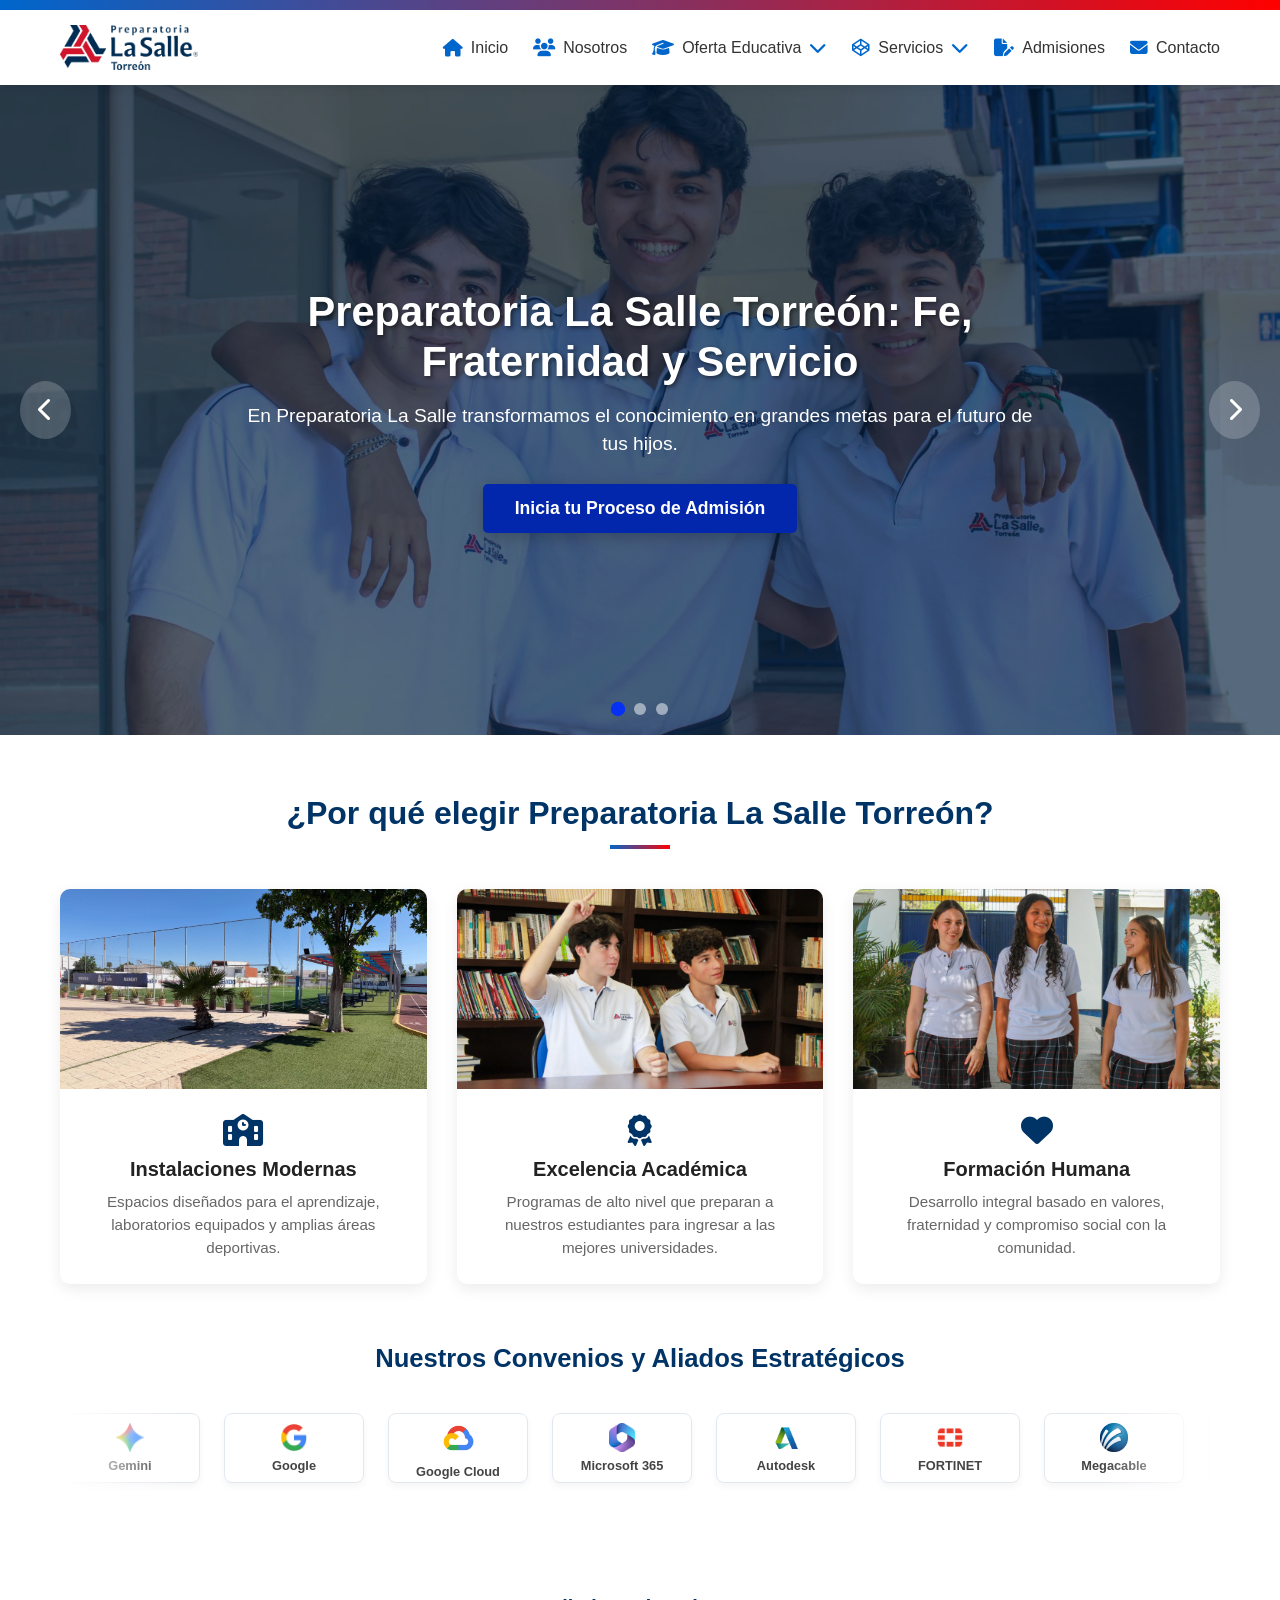
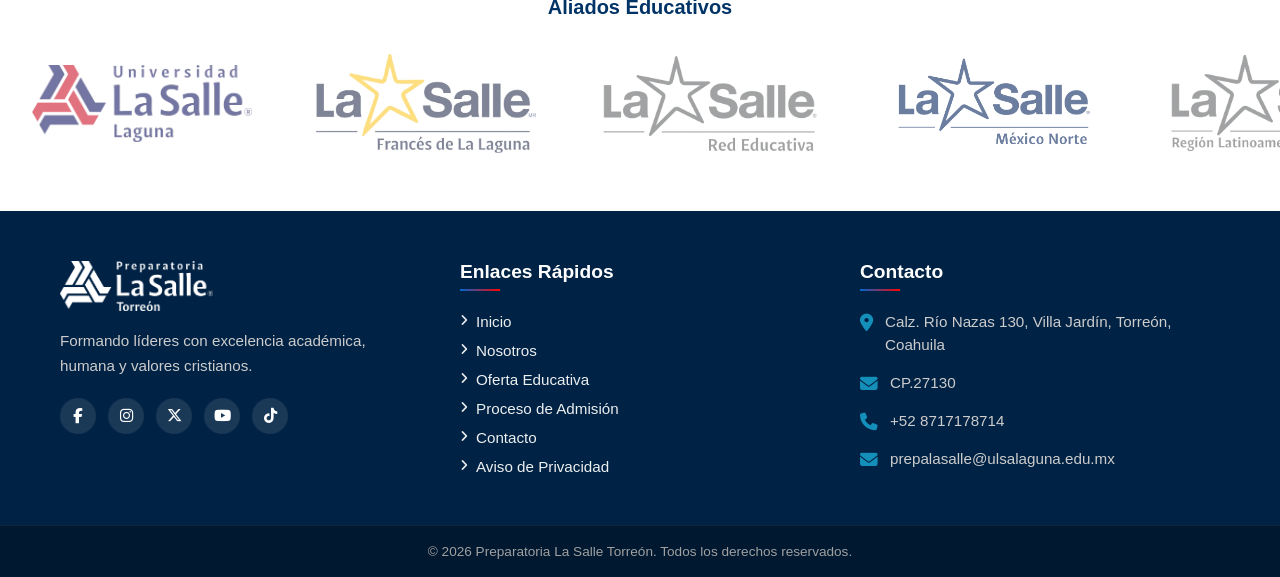
==== commit f111b02a: "cambios de instalaciones" ====
--- a/index.html
+++ b/index.html
@@ -154,7 +154,7 @@
                 Forma parte de una familia global con presencia en más de 80
                 países.
               </p>
-              <a href="./vida-estudiantil.html" class="btn-hero"
+              <a href="./contacto.html" class="btn-hero"
                 >Descubre la Experiencia</a
               >
             </div>
@@ -186,7 +186,7 @@
         <div class="beneficios-images">
           <div class="beneficio-card">
             <img
-              src="./Imagenes/8.webp"
+              src="./Imagenes/Instalaciones.webp"
               alt="Laboratorios e instalaciones modernas de la preparatoria"
             />
             <div class="beneficio-info">
@@ -344,7 +344,7 @@
           <li class="marquee__logo">
             <img
               src="./icons/logo ifls.webp"
-              alt="Instituto Francisco La Salle"
+              alt="Instituto Frances La Salle"
             />
           </li>
           <li class="marquee__logo">
@@ -365,6 +365,24 @@
               alt="La Salle América Latina"
             />
           </li>
+          <li class="marquee__logo">
+            <img
+              src="./icons/iualu.webp"
+              alt="International Association La Salle Universities"
+            />
+          </li>
+          <li class="marquee__logo">
+            <img
+              src="./icons/La Salle Francés Original .webp"
+              alt="Frances La Salle"
+            />
+          </li>
+          <li class="marquee__logo">
+            <img
+              src="./icons/redlasalleazul.webp"
+              alt="Red de universidades México La Salle"
+            />
+          </li>
 
           <!-- Duplicado de loop -->
           <li class="marquee__logo" aria-hidden="true">
@@ -384,6 +402,15 @@
           </li>
           <li class="marquee__logo" aria-hidden="true">
             <img src="./icons/la salle latinoamerica.webp" alt="" />
+          </li>
+          <li class="marquee__logo" aria-hidden="true">
+            <img src="./icons/iualu.webp" alt="" />
+          </li>
+          <li class="marquee__logo" aria-hidden="true">
+            <img src="./icons/La Salle Francés Original .webp" alt="" />
+          </li>
+          <li class="marquee__logo" aria-hidden="true">
+            <img src="./icons/redlasalleazul.webp" alt="" />
           </li>
         </ul>
       </div>
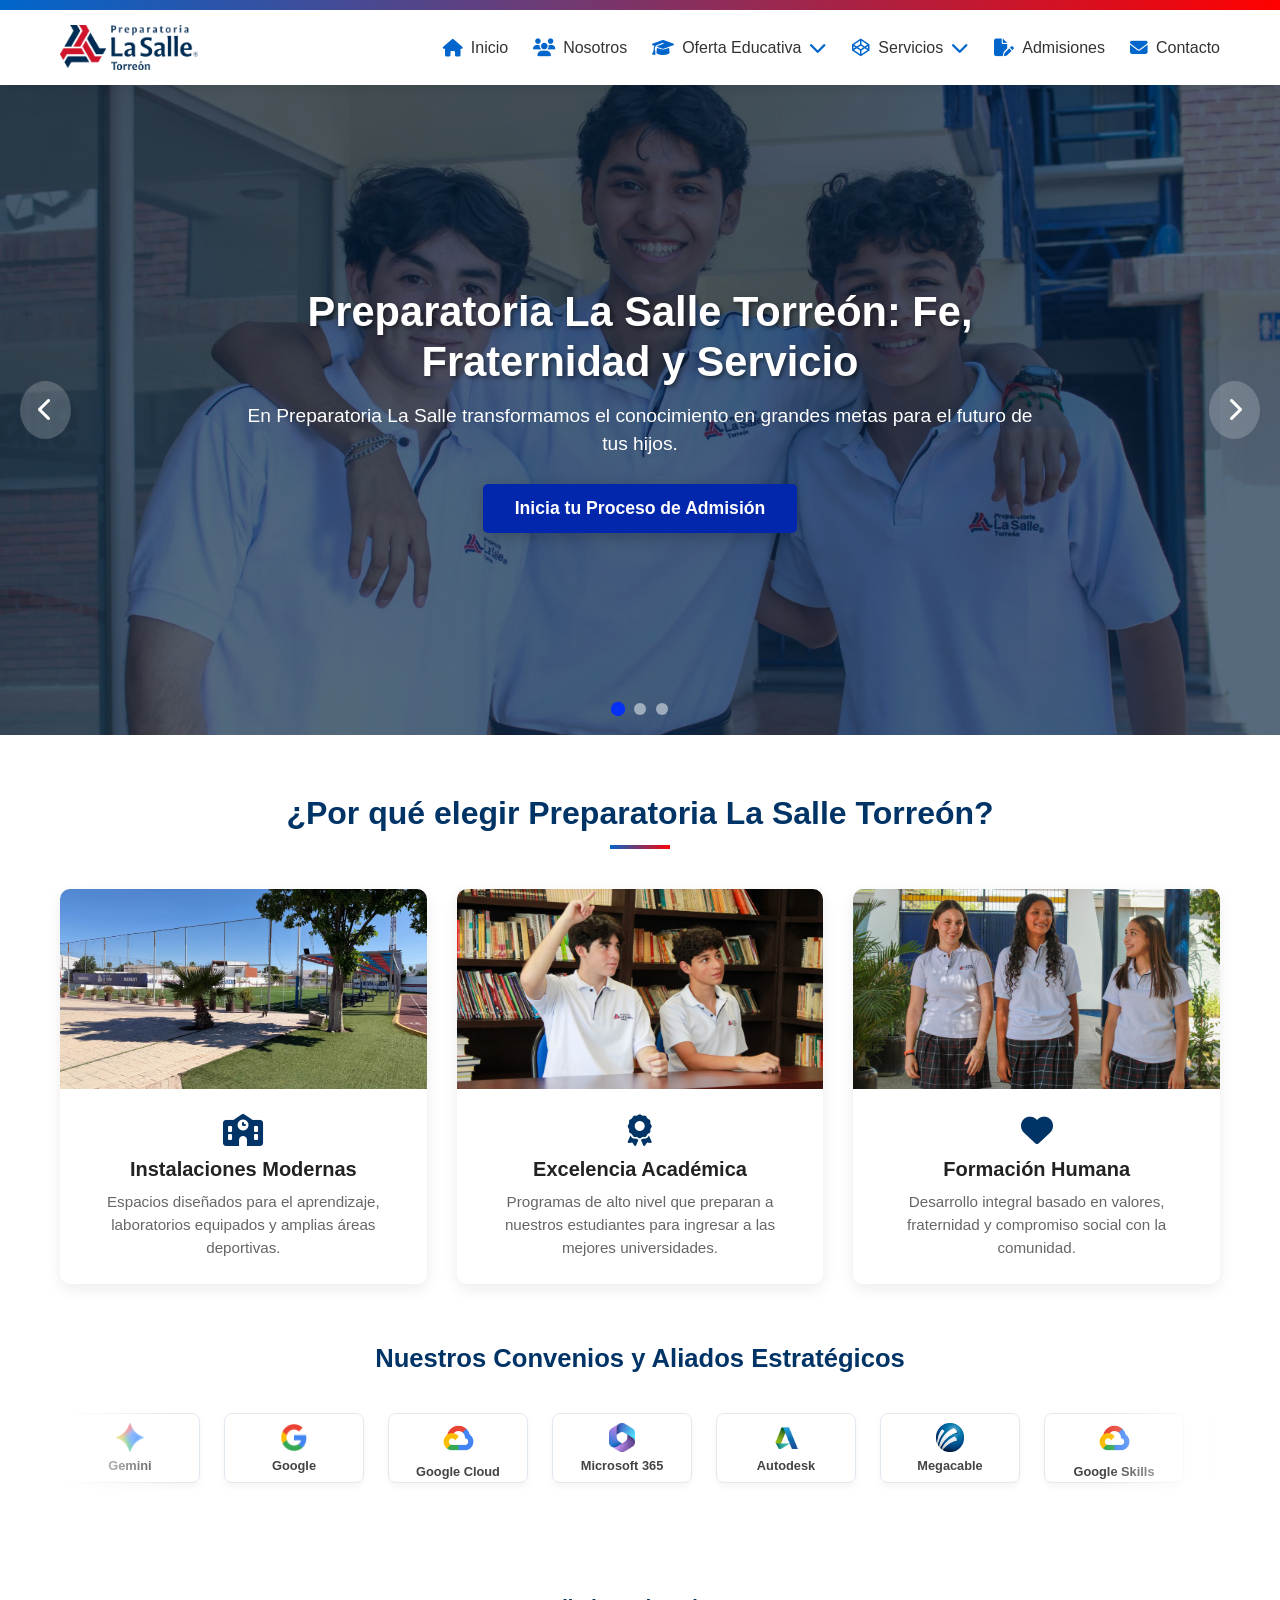
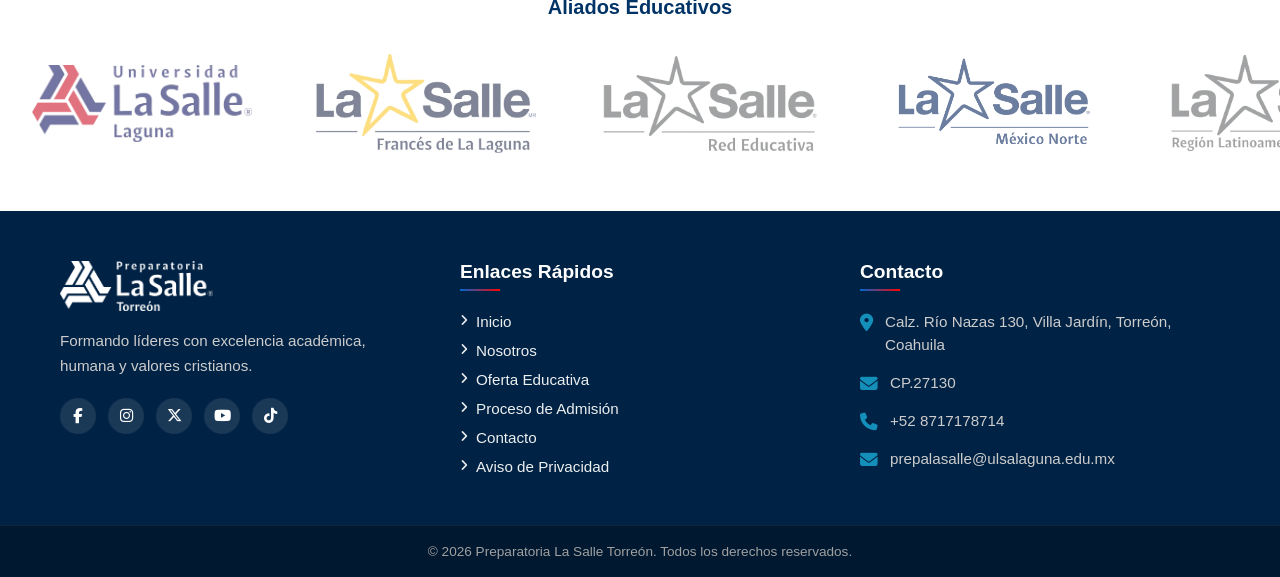
==== commit 0424de80: "carreras de la preparatoria y fortinet comentado" ====
--- a/index.html
+++ b/index.html
@@ -267,10 +267,10 @@
               <img src="./icons/Autodesk.webp" alt="Licencias Autodesk" />
               <span>Autodesk</span>
             </div>
-            <div class="card">
+            <!--<div class="card">
               <img src="./icons/Fortinet.webp" alt="Redes Fortinet" />
               <span>FORTINET</span>
-            </div>
+            </div> -->
             <div class="card">
               <img src="./icons/MEGAicon.webp" alt="Megacable" />
               <span>Megacable</span>
@@ -310,10 +310,10 @@
               <img src="./icons/Autodesk.webp" alt="" />
               <span>Autodesk</span>
             </div>
-            <div class="card">
+            <!--<div class="card">
               <img src="./icons/Fortinet.webp" alt="" />
               <span>FORTINET</span>
-            </div>
+            </div> -->
             <div class="card">
               <img src="./icons/MEGAicon.webp" alt="" />
               <span>Megacable</span>
